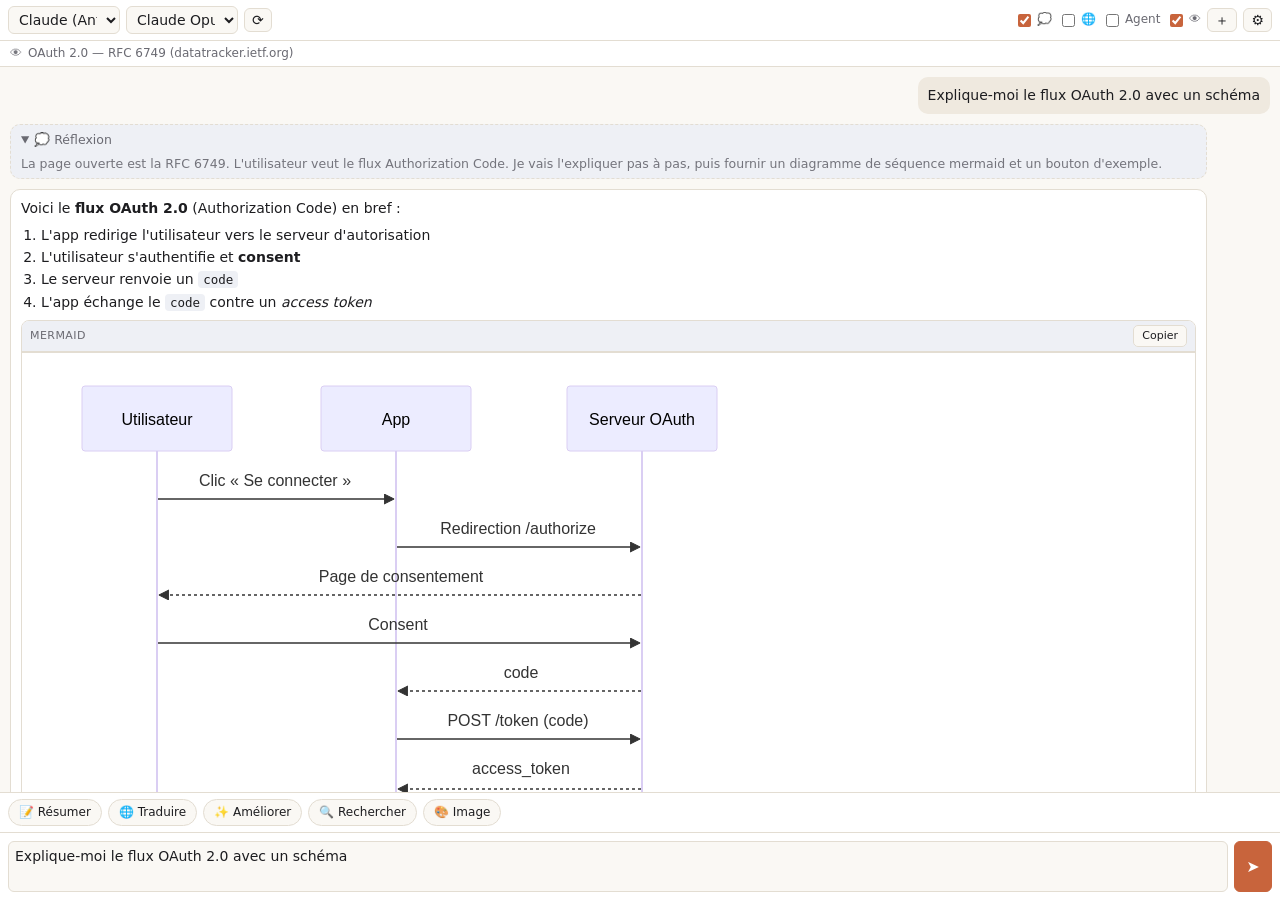
==== demo/index.html @ 2f98c93e "V2 : multi-fournisseurs (+ local), yeux sur la page, actions rapides, thinking, images - Catalogue d" ====
<!DOCTYPE html>
<html lang="fr">
  <head>
    <meta charset="utf-8" />
    <meta name="viewport" content="width=device-width, initial-scale=1" />
    <!-- Réutilise le VRAI CSS de la sidebar -->
    <link rel="stylesheet" href="../src/sidebar/sidebar.css" />
    <title>AI Sidebar — démo de rendu</title>
    <style>
      html, body { height: 100%; }
    </style>
  </head>
  <body>
    <header class="topbar">
      <div class="row">
        <select>
          <option>Claude (Anthropic)</option>
          <option>OpenAI</option>
          <option>Ollama (local)</option>
        </select>
        <select><option>Claude Opus 4.8</option></select>
        <button class="icon">⟳</button>
      </div>
      <div class="row">
        <label class="toggle"><input type="checkbox" checked /> <span>💭</span></label>
        <label class="toggle"><input type="checkbox" /> <span>🌐</span></label>
        <label class="toggle"><input type="checkbox" /> <span>Agent</span></label>
        <label class="toggle"><input type="checkbox" checked /> <span>👁</span></label>
        <button class="icon">＋</button><button class="icon">⚙</button>
      </div>
    </header>

    <div class="pagebar">
      <span class="eye">👁</span>
      <span class="page-title">OAuth 2.0 — RFC 6749 (datatracker.ietf.org)</span>
    </div>

    <main id="messages" class="messages"></main>

    <div class="quickbar">
      <button class="quick">📝 Résumer</button>
      <button class="quick">🌐 Traduire</button>
      <button class="quick">✨ Améliorer</button>
      <button class="quick">🔍 Rechercher</button>
      <button class="quick">🎨 Image</button>
    </div>

    <footer class="composer">
      <textarea rows="2" placeholder="Écrivez un message…">Explique-moi le flux OAuth 2.0 avec un schéma</textarea>
      <button id="send">➤</button>
    </footer>

    <!-- VRAIES libs vendorées -->
    <script src="../vendor/marked.min.js"></script>
    <script src="../vendor/purify.min.js"></script>
    <script type="module">
      window.browser = {
        runtime: { getURL: (p) => new URL("../" + p, location.href).href },
      };
      import {
        configureMarkdown,
        renderMarkdown,
        enhanceArtifacts,
      } from "../src/lib/markdown.js";

      const messages = document.getElementById("messages");
      function addMsg(role, html) {
        const d = document.createElement("div");
        d.className = "msg " + role;
        if (role === "user") d.textContent = html;
        else d.innerHTML = html;
        messages.appendChild(d);
        return d;
      }
      function addThink(text) {
        const d = document.createElement("details");
        d.className = "think"; d.open = true;
        d.innerHTML = '<summary>💭 Réflexion</summary><div class="think-body"></div>';
        d.querySelector(".think-body").textContent = text;
        messages.appendChild(d);
      }

      const sample = [
        "Voici le **flux OAuth 2.0** (Authorization Code) en bref :",
        "",
        "1. L'app redirige l'utilisateur vers le serveur d'autorisation",
        "2. L'utilisateur s'authentifie et **consent**",
        "3. Le serveur renvoie un `code`",
        "4. L'app échange le `code` contre un *access token*",
        "",
        "```mermaid",
        "sequenceDiagram",
        "  participant U as Utilisateur",
        "  participant A as App",
        "  participant S as Serveur OAuth",
        "  U->>A: Clic « Se connecter »",
        "  A->>S: Redirection /authorize",
        "  S-->>U: Page de consentement",
        "  U->>S: Consent",
        "  S-->>A: code",
        "  A->>S: POST /token (code)",
        "  S-->>A: access_token",
        "```",
        "",
        "Et un bouton de connexion :",
        "",
        "```html",
        '<button style="padding:10px 18px;border:0;border-radius:8px;background:#c8643c;color:#fff;font:600 14px system-ui;cursor:pointer">Se connecter avec OAuth</button>',
        "```",
      ].join("\n");

      configureMarkdown();
      addMsg("user", "Explique-moi le flux OAuth 2.0 avec un schéma");
      addThink("La page ouverte est la RFC 6749. L'utilisateur veut le flux Authorization Code. Je vais l'expliquer pas à pas, puis fournir un diagramme de séquence mermaid et un bouton d'exemple.");
      const a = addMsg("assistant", renderMarkdown(sample));
      enhanceArtifacts(a);

      setTimeout(() => {
        for (const b of a.querySelectorAll(".code-btn")) {
          if (b.textContent === "Aperçu") b.click();
        }
        document.body.dataset.ready = "1";
      }, 1200);
    </script>
  </body>
</html>
---- src/sidebar/sidebar.css ----
:root {
  --bg: #1e1e22;
  --panel: #2a2a30;
  --border: #3a3a42;
  --text: #e8e8ea;
  --muted: #9a9aa2;
  --accent: #c8643c;
  --user: #34343c;
  --assistant: #25252b;
  --tool: #2b2f3a;
  --error: #5a2a2a;
}
@media (prefers-color-scheme: light) {
  :root {
    --bg: #faf8f4;
    --panel: #ffffff;
    --border: #e3ddd2;
    --text: #1d1d20;
    --muted: #6a6a72;
    --accent: #c8643c;
    --user: #efe9df;
    --assistant: #ffffff;
    --tool: #eef0f5;
    --error: #f6dada;
  }
}

* { box-sizing: border-box; }
html, body {
  margin: 0; height: 100%;
  font: 14px/1.45 system-ui, -apple-system, sans-serif;
  background: var(--bg); color: var(--text);
}
body { display: flex; flex-direction: column; height: 100vh; }

.topbar {
  display: flex; justify-content: space-between; align-items: center; gap: 6px;
  padding: 6px 8px; border-bottom: 1px solid var(--border); background: var(--panel);
}
.row { display: flex; align-items: center; gap: 6px; }
select, button, textarea {
  font: inherit; color: var(--text); background: var(--bg);
  border: 1px solid var(--border); border-radius: 6px; padding: 4px 6px;
}
select { max-width: 112px; }
#provider { max-width: 96px; }
button { cursor: pointer; }
button:hover { border-color: var(--accent); }
.icon { padding: 4px 7px; line-height: 1; }
.icon.spin { animation: spin 0.8s linear infinite; }
@keyframes spin { to { transform: rotate(360deg); } }
.toggle { display: flex; align-items: center; gap: 3px; font-size: 12px; color: var(--muted); cursor: pointer; }
.toggle input { accent-color: var(--accent); }

.messages { flex: 1; overflow-y: auto; padding: 10px; display: flex; flex-direction: column; gap: 10px; }
.empty { color: var(--muted); text-align: center; margin: auto; max-width: 280px; }
.empty a { color: var(--accent); }
.muted { color: var(--muted); font-size: 12px; }

.msg { padding: 8px 10px; border-radius: 10px; white-space: pre-wrap; word-wrap: break-word; }
.msg.user { background: var(--user); align-self: flex-end; max-width: 90%; }
.msg.assistant { background: var(--assistant); border: 1px solid var(--border); max-width: 95%; }
.msg.tool { background: var(--tool); font-size: 12px; color: var(--muted); font-family: ui-monospace, monospace; max-width: 95%; }
.msg.error { background: var(--error); }
.msg pre { white-space: pre-wrap; margin: 6px 0; }
.msg code { font-family: ui-monospace, monospace; }

.confirm {
  display: flex; justify-content: space-between; align-items: center; gap: 8px;
  padding: 8px 10px; background: var(--tool); border-top: 1px solid var(--border); font-size: 13px;
}
.confirm-actions { display: flex; gap: 6px; }
.confirm .ok { border-color: var(--accent); }
.confirm .no { color: var(--muted); }

.composer { display: flex; gap: 6px; padding: 8px; border-top: 1px solid var(--border); background: var(--panel); }
.composer textarea { flex: 1; resize: none; max-height: 140px; }
.composer button { min-width: 38px; font-size: 16px; }
#send { background: var(--accent); color: #fff; border-color: var(--accent); }

/* --- Rendu Markdown (messages assistant) --- */
.msg.assistant { white-space: normal; }
.msg.assistant > :first-child { margin-top: 0; }
.msg.assistant > :last-child { margin-bottom: 0; }
.msg.assistant p { margin: 6px 0; }
.msg.assistant h1, .msg.assistant h2, .msg.assistant h3 { margin: 10px 0 6px; line-height: 1.25; }
.msg.assistant h1 { font-size: 18px; }
.msg.assistant h2 { font-size: 16px; }
.msg.assistant h3 { font-size: 15px; }
.msg.assistant ul, .msg.assistant ol { margin: 6px 0; padding-left: 20px; }
.msg.assistant li { margin: 2px 0; }
.msg.assistant a { color: var(--accent); }
.msg.assistant blockquote {
  margin: 6px 0; padding: 2px 10px; border-left: 3px solid var(--border); color: var(--muted);
}
.msg.assistant table { border-collapse: collapse; margin: 6px 0; font-size: 13px; }
.msg.assistant th, .msg.assistant td { border: 1px solid var(--border); padding: 4px 8px; }
.msg.assistant :not(pre) > code {
  background: var(--tool); padding: 1px 5px; border-radius: 4px;
  font-family: ui-monospace, monospace; font-size: 12.5px;
}
.msg.assistant hr { border: none; border-top: 1px solid var(--border); margin: 10px 0; }

/* --- Blocs de code + artifacts --- */
.code-wrap { border: 1px solid var(--border); border-radius: 8px; overflow: hidden; margin: 8px 0; }
.code-bar {
  display: flex; align-items: center; gap: 6px; padding: 4px 8px;
  background: var(--tool); border-bottom: 1px solid var(--border);
}
.code-lang { font-size: 11px; color: var(--muted); text-transform: uppercase; letter-spacing: .04em; margin-right: auto; }
.code-btn {
  font-size: 11px; padding: 2px 8px; border-radius: 5px; background: var(--bg);
  border: 1px solid var(--border); color: var(--text); cursor: pointer;
}
.code-btn:hover { border-color: var(--accent); }
.code-wrap pre {
  margin: 0; padding: 10px; overflow-x: auto; background: var(--bg);
  font-family: ui-monospace, monospace; font-size: 12.5px; line-height: 1.45;
}
.code-wrap pre code { background: none; padding: 0; }
.artifact-slot:empty { display: none; }
.artifact-frame {
  width: 100%; border: 0; border-top: 1px solid var(--border);
  background: #fff; resize: vertical; overflow: auto; display: block;
}

/* --- Chip « page vue par l'IA » --- */
.pagebar {
  display: flex; align-items: center; gap: 6px;
  padding: 4px 10px; font-size: 12px; color: var(--muted);
  background: var(--panel); border-bottom: 1px solid var(--border);
}
.pagebar .eye { opacity: 0.9; }
.page-title { white-space: nowrap; overflow: hidden; text-overflow: ellipsis; }

/* --- Barre d'actions rapides --- */
.quickbar {
  display: flex; gap: 6px; overflow-x: auto; padding: 6px 8px;
  border-top: 1px solid var(--border); background: var(--panel);
}
.quickbar::-webkit-scrollbar { height: 0; }
.quick {
  flex: 0 0 auto; font-size: 12px; padding: 4px 10px; border-radius: 14px;
  background: var(--bg); border: 1px solid var(--border); color: var(--text);
}
.quick:hover { border-color: var(--accent); color: var(--accent); }

/* --- Bloc de réflexion (thinking / reasoning) --- */
.think {
  align-self: stretch; max-width: 95%; background: var(--tool);
  border: 1px dashed var(--border); border-radius: 10px; padding: 6px 10px;
  font-size: 12.5px; color: var(--muted);
}
.think summary { cursor: pointer; color: var(--muted); user-select: none; }
.think-body { white-space: pre-wrap; margin-top: 6px; line-height: 1.4; opacity: 0.92; }

/* --- Image générée --- */
.gen-image { max-width: 100%; border-radius: 8px; display: block; margin: 4px 0; }

.hidden { display: none !important; }
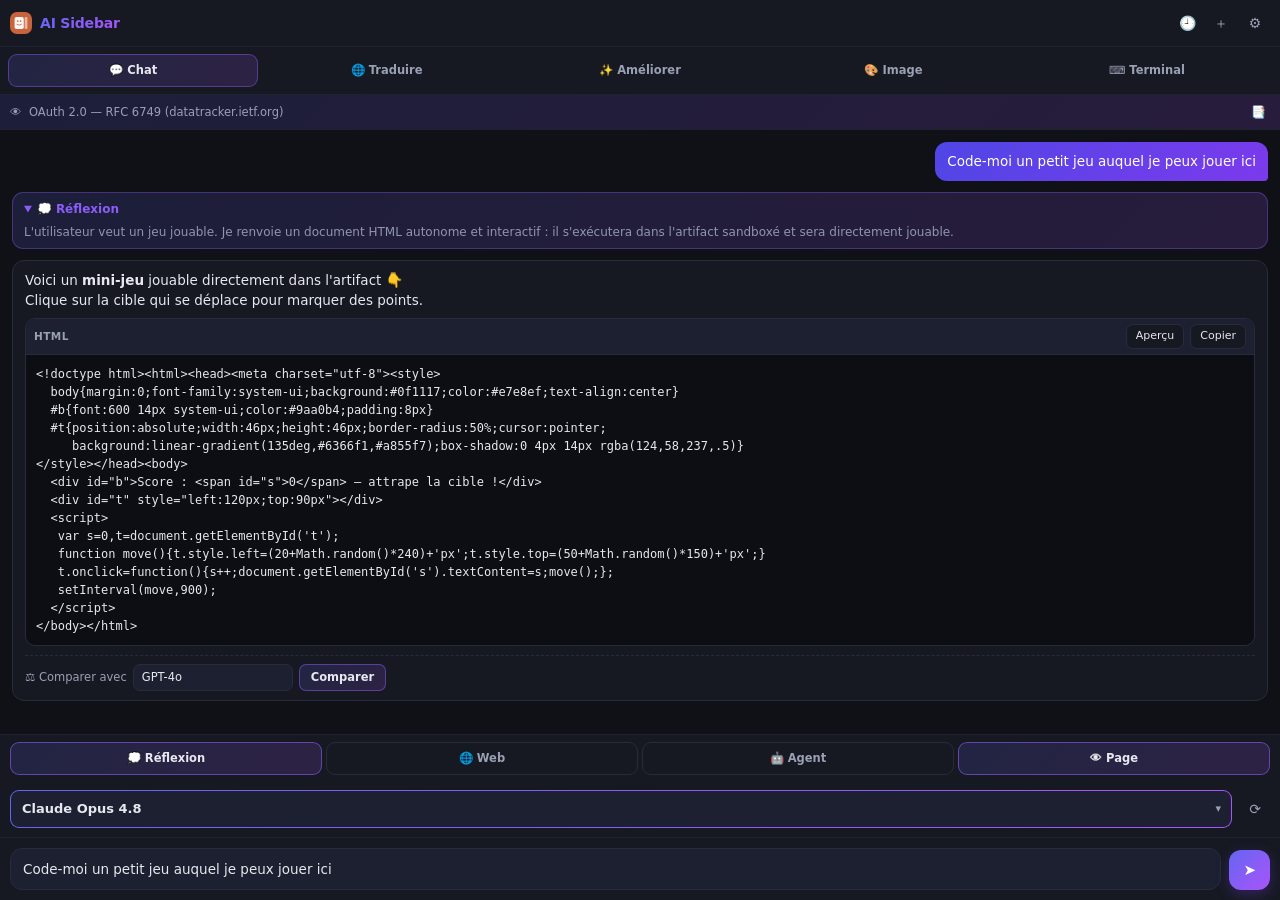
==== commit 27782962: "v1.4.3 : contrôles en boutons-bascule, police Terminal homogène, bouton connexion dédupliqué Retours" ====
--- a/demo/index.html
+++ b/demo/index.html
@@ -3,65 +3,68 @@
   <head>
     <meta charset="utf-8" />
     <meta name="viewport" content="width=device-width, initial-scale=1" />
-    <!-- Réutilise le VRAI CSS de la sidebar -->
+    <!-- Reuses the REAL sidebar CSS -->
     <link rel="stylesheet" href="../src/sidebar/sidebar.css" />
     <title>AI Sidebar — démo de rendu</title>
-    <style>
-      html, body { height: 100%; }
-    </style>
+    <style>html, body { height: 100%; }</style>
   </head>
   <body>
     <header class="topbar">
-      <div class="row">
-        <select>
-          <option>Claude (Anthropic)</option>
-          <option>OpenAI</option>
-          <option>Ollama (local)</option>
-        </select>
-        <select><option>Claude Opus 4.8</option></select>
-        <button class="icon">⟳</button>
+      <div class="brand">
+        <img src="../icons/icon.svg" alt="" class="brand-logo" />
+        <span class="brand-name">AI Sidebar</span>
       </div>
       <div class="row">
-        <label class="toggle"><input type="checkbox" checked /> <span>💭</span></label>
-        <label class="toggle"><input type="checkbox" /> <span>🌐</span></label>
-        <label class="toggle"><input type="checkbox" /> <span>Agent</span></label>
-        <label class="toggle"><input type="checkbox" checked /> <span>👁</span></label>
-        <button class="icon">＋</button><button class="icon">⚙</button>
+        <button class="icon">🕘</button><button class="icon">＋</button><button class="icon">⚙</button>
       </div>
     </header>
+
+    <nav class="modebar">
+      <button class="mode active">💬 Chat</button>
+      <button class="mode">🌐 Traduire</button>
+      <button class="mode">✨ Améliorer</button>
+      <button class="mode">🎨 Image</button>
+      <button class="mode">⌨ Terminal</button>
+    </nav>
 
     <div class="pagebar">
       <span class="eye">👁</span>
       <span class="page-title">OAuth 2.0 — RFC 6749 (datatracker.ietf.org)</span>
+      <button class="icon">📑</button>
     </div>
 
     <main id="messages" class="messages"></main>
 
-    <div class="quickbar">
-      <button class="quick">📝 Résumer</button>
-      <button class="quick">🌐 Traduire</button>
-      <button class="quick">✨ Améliorer</button>
-      <button class="quick">🔍 Rechercher</button>
-      <button class="quick">🎨 Image</button>
+    <div class="controls">
+      <div class="ctl-group" id="chatControls">
+        <label class="chip"><input type="checkbox" checked /><span>💭 Réflexion</span></label>
+        <label class="chip"><input type="checkbox" /><span>🌐 Web</span></label>
+        <label class="chip"><input type="checkbox" /><span>🤖 Agent</span></label>
+        <label class="chip"><input type="checkbox" checked /><span>👁 Page</span></label>
+      </div>
+    </div>
+
+    <div class="modelbar">
+      <div class="select-wrap">
+        <select>
+          <optgroup label="Claude (Anthropic)"><option>Claude Opus 4.8</option></optgroup>
+          <optgroup label="OpenAI"><option>GPT-4o</option></optgroup>
+        </select>
+      </div>
+      <button class="icon">⟳</button>
     </div>
 
     <footer class="composer">
-      <textarea rows="2" placeholder="Écrivez un message…">Explique-moi le flux OAuth 2.0 avec un schéma</textarea>
-      <button id="send">➤</button>
+      <textarea rows="1" placeholder="Écrivez un message…">Code-moi un petit jeu auquel je peux jouer ici</textarea>
+      <button class="btn-grad send">➤</button>
     </footer>
 
-    <!-- VRAIES libs vendorées -->
+    <!-- Real vendored libs -->
     <script src="../vendor/marked.min.js"></script>
     <script src="../vendor/purify.min.js"></script>
     <script type="module">
-      window.browser = {
-        runtime: { getURL: (p) => new URL("../" + p, location.href).href },
-      };
-      import {
-        configureMarkdown,
-        renderMarkdown,
-        enhanceArtifacts,
-      } from "../src/lib/markdown.js";
+      window.browser = { runtime: { getURL: (p) => new URL("../" + p, location.href).href } };
+      import { configureMarkdown, renderMarkdown, enhanceArtifacts } from "../src/lib/markdown.js";
 
       const messages = document.getElementById("messages");
       function addMsg(role, html) {
@@ -80,47 +83,47 @@
         messages.appendChild(d);
       }
 
+      const game = [
+        '<!doctype html><html><head><meta charset="utf-8"><style>',
+        "  body{margin:0;font-family:system-ui;background:#0f1117;color:#e7e8ef;text-align:center}",
+        "  #b{font:600 14px system-ui;color:#9aa0b4;padding:8px}",
+        "  #t{position:absolute;width:46px;height:46px;border-radius:50%;cursor:pointer;",
+        "     background:linear-gradient(135deg,#6366f1,#a855f7);box-shadow:0 4px 14px rgba(124,58,237,.5)}",
+        "</style></head><body>",
+        '  <div id="b">Score : <span id="s">0</span> — attrape la cible !</div>',
+        '  <div id="t" style="left:120px;top:90px"></div>',
+        "  <script>",
+        "   var s=0,t=document.getElementById('t');",
+        "   function move(){t.style.left=(20+Math.random()*240)+'px';t.style.top=(50+Math.random()*150)+'px';}",
+        "   t.onclick=function(){s++;document.getElementById('s').textContent=s;move();};",
+        "   setInterval(move,900);",
+        "  <\/script>",
+        "</body></html>",
+      ].join("\n");
+
       const sample = [
-        "Voici le **flux OAuth 2.0** (Authorization Code) en bref :",
-        "",
-        "1. L'app redirige l'utilisateur vers le serveur d'autorisation",
-        "2. L'utilisateur s'authentifie et **consent**",
-        "3. Le serveur renvoie un `code`",
-        "4. L'app échange le `code` contre un *access token*",
-        "",
-        "```mermaid",
-        "sequenceDiagram",
-        "  participant U as Utilisateur",
-        "  participant A as App",
-        "  participant S as Serveur OAuth",
-        "  U->>A: Clic « Se connecter »",
-        "  A->>S: Redirection /authorize",
-        "  S-->>U: Page de consentement",
-        "  U->>S: Consent",
-        "  S-->>A: code",
-        "  A->>S: POST /token (code)",
-        "  S-->>A: access_token",
-        "```",
-        "",
-        "Et un bouton de connexion :",
+        "Voici un **mini-jeu** jouable directement dans l'artifact 👇",
+        "Clique sur la cible qui se déplace pour marquer des points.",
         "",
         "```html",
-        '<button style="padding:10px 18px;border:0;border-radius:8px;background:#c8643c;color:#fff;font:600 14px system-ui;cursor:pointer">Se connecter avec OAuth</button>',
+        game,
         "```",
       ].join("\n");
 
       configureMarkdown();
-      addMsg("user", "Explique-moi le flux OAuth 2.0 avec un schéma");
-      addThink("La page ouverte est la RFC 6749. L'utilisateur veut le flux Authorization Code. Je vais l'expliquer pas à pas, puis fournir un diagramme de séquence mermaid et un bouton d'exemple.");
+      addMsg("user", "Code-moi un petit jeu auquel je peux jouer ici");
+      addThink("L'utilisateur veut un jeu jouable. Je renvoie un document HTML autonome et interactif : il s'exécutera dans l'artifact sandboxé et sera directement jouable.");
       const a = addMsg("assistant", renderMarkdown(sample));
       enhanceArtifacts(a);
-
-      setTimeout(() => {
-        for (const b of a.querySelectorAll(".code-btn")) {
-          if (b.textContent === "Aperçu") b.click();
-        }
-        document.body.dataset.ready = "1";
-      }, 1200);
+      // Per-message compare bar (static demo)
+      const bar = document.createElement("div");
+      bar.className = "msg-actions";
+      bar.innerHTML =
+        '<span class="cmp-lbl">⚖ Comparer avec</span>' +
+        '<select class="cmp-select"><option>GPT-4o</option><option>Gemini 2.5 Pro</option></select>' +
+        '<button class="cmp-btn">Comparer</button>';
+      a.appendChild(bar);
+      setTimeout(() => { document.body.dataset.ready = "1"; }, 1600);
     </script>
   </body>
 </html>
--- a/src/sidebar/sidebar.css
+++ b/src/sidebar/sidebar.css
@@ -1,160 +1,331 @@
+/* ============================================================================
+   AI Sidebar — design system (dark + blue/purple gradient)
+   ========================================================================== */
 :root {
-  --bg: #1e1e22;
-  --panel: #2a2a30;
-  --border: #3a3a42;
-  --text: #e8e8ea;
-  --muted: #9a9aa2;
-  --accent: #c8643c;
-  --user: #34343c;
-  --assistant: #25252b;
-  --tool: #2b2f3a;
-  --error: #5a2a2a;
-}
-@media (prefers-color-scheme: light) {
-  :root {
-    --bg: #faf8f4;
-    --panel: #ffffff;
-    --border: #e3ddd2;
-    --text: #1d1d20;
-    --muted: #6a6a72;
-    --accent: #c8643c;
-    --user: #efe9df;
-    --assistant: #ffffff;
-    --tool: #eef0f5;
-    --error: #f6dada;
-  }
+  --bg: #0f1117;
+  --panel: #161922;
+  --panel-2: #1c2030;
+  --elevated: #20243440;
+  --border: #272c3b;
+  --border-soft: #1f2330;
+  --text: #e7e8ef;
+  --muted: #9aa0b4;
+  --accent: #8b5cf6;
+  --accent-2: #6366f1;
+  --grad: linear-gradient(135deg, #6366f1 0%, #8b5cf6 55%, #a855f7 100%);
+  --grad-soft: linear-gradient(135deg, rgba(99, 102, 241, 0.16), rgba(168, 85, 247, 0.16));
+  --user: linear-gradient(135deg, #4f46e5, #7c3aed);
+  --tool: #1a1f2e;
+  --error: #3a1d24;
+  --radius: 12px;
+  --radius-sm: 9px;
 }
 
 * { box-sizing: border-box; }
 html, body {
   margin: 0; height: 100%;
-  font: 14px/1.45 system-ui, -apple-system, sans-serif;
+  /* Floor the width so the panel never collapses below a usable size
+     (matches a Firefox-native-sidebar-like minimum); narrower drags scroll. */
+  min-width: 320px;
+  font: 13.5px/1.5 system-ui, -apple-system, "Segoe UI", sans-serif;
   background: var(--bg); color: var(--text);
 }
 body { display: flex; flex-direction: column; height: 100vh; }
-
+::-webkit-scrollbar { width: 9px; height: 9px; }
+::-webkit-scrollbar-thumb { background: #2c3142; border-radius: 8px; }
+::-webkit-scrollbar-track { background: transparent; }
+
+button, select, textarea, input { font: inherit; color: var(--text); }
+button { cursor: pointer; }
+
+/* ----- Top bar ----- */
 .topbar {
-  display: flex; justify-content: space-between; align-items: center; gap: 6px;
-  padding: 6px 8px; border-bottom: 1px solid var(--border); background: var(--panel);
-}
-.row { display: flex; align-items: center; gap: 6px; }
-select, button, textarea {
-  font: inherit; color: var(--text); background: var(--bg);
-  border: 1px solid var(--border); border-radius: 6px; padding: 4px 6px;
-}
-select { max-width: 112px; }
-#provider { max-width: 96px; }
-button { cursor: pointer; }
-button:hover { border-color: var(--accent); }
-.icon { padding: 4px 7px; line-height: 1; }
+  display: flex; align-items: center; justify-content: space-between;
+  padding: 8px 10px; border-bottom: 1px solid var(--border-soft);
+  background: var(--panel);
+}
+.brand { display: flex; align-items: center; gap: 8px; }
+.brand-logo { width: 22px; height: 22px; border-radius: 7px; }
+.brand-name {
+  font-weight: 700; font-size: 14px; letter-spacing: -0.2px;
+  background: var(--grad); -webkit-background-clip: text; background-clip: text;
+  -webkit-text-fill-color: transparent;
+}
+.row { display: flex; align-items: center; gap: 4px; }
+.icon {
+  display: inline-flex; align-items: center; justify-content: center;
+  width: 30px; height: 30px; padding: 0; line-height: 1; font-size: 14px;
+  background: transparent; border: 1px solid transparent; border-radius: 9px;
+  color: var(--muted); transition: 0.15s;
+}
+.icon:hover { background: var(--panel-2); color: var(--text); border-color: var(--border); }
 .icon.spin { animation: spin 0.8s linear infinite; }
 @keyframes spin { to { transform: rotate(360deg); } }
-.toggle { display: flex; align-items: center; gap: 3px; font-size: 12px; color: var(--muted); cursor: pointer; }
-.toggle input { accent-color: var(--accent); }
-
-.messages { flex: 1; overflow-y: auto; padding: 10px; display: flex; flex-direction: column; gap: 10px; }
-.empty { color: var(--muted); text-align: center; margin: auto; max-width: 280px; }
-.empty a { color: var(--accent); }
+
+/* ----- Unified model bar ----- */
+.modelbar {
+  display: flex; align-items: center; gap: 8px; flex-wrap: wrap;
+  padding: 8px 10px 9px; background: var(--panel);
+}
+.modelbar #modelConnect { flex: 1 1 auto; }
+.vs { color: var(--accent); font-weight: 700; font-size: 12px; }
+.select-wrap {
+  flex: 1 1 140px; min-width: 0; position: relative; border-radius: var(--radius-sm);
+  padding: 1px; background: var(--grad);
+}
+.select-wrap::after {
+  content: "▾"; position: absolute; right: 11px; top: 50%; transform: translateY(-50%);
+  color: var(--muted); pointer-events: none; font-size: 11px;
+}
+.select-wrap select {
+  width: 100%; appearance: none; -webkit-appearance: none;
+  padding: 8px 26px 8px 11px; border: 0; border-radius: calc(var(--radius-sm) - 1px);
+  background: var(--panel-2); color: var(--text); font-weight: 600; font-size: 13px;
+}
+.select-wrap select optgroup { color: var(--muted); font-weight: 600; }
+.select-wrap select option { color: var(--text); background: var(--panel-2); font-weight: 500; }
+
+/* ----- Toggle switches ----- */
+.switch { display: inline-flex; align-items: center; gap: 6px; cursor: pointer; user-select: none; }
+.switch input { position: absolute; opacity: 0; width: 0; height: 0; }
+.switch .track {
+  position: relative; width: 34px; height: 19px; border-radius: 999px;
+  background: #2b3042; border: 1px solid var(--border); transition: 0.18s; flex: 0 0 auto;
+}
+.switch .track::before {
+  content: ""; position: absolute; top: 1px; left: 1px; width: 15px; height: 15px;
+  border-radius: 50%; background: #c7cad8; transition: 0.18s;
+}
+.switch input:checked + .track { background: var(--grad); border-color: transparent; }
+.switch input:checked + .track::before { transform: translateX(15px); background: #fff; }
+.switch input:focus-visible + .track { box-shadow: 0 0 0 2px var(--accent-2); }
+.switch .lbl { font-size: 12px; color: var(--muted); }
+.switch input:checked ~ .lbl { color: var(--text); }
+.switch.mini .track { width: 30px; height: 17px; }
+.switch.mini .track::before { width: 13px; height: 13px; }
+.switch.mini input:checked + .track::before { transform: translateX(13px); }
+.switch.mini .lbl { font-size: 11.5px; }
+
+/* ----- Workspace mode tabs (segmented) ----- */
+.modebar {
+  display: flex; gap: 3px; padding: 7px 8px;
+  background: var(--panel); border-bottom: 1px solid var(--border-soft);
+}
+.mode {
+  flex: 1 1 0; min-width: 0; padding: 7px 4px; font-size: 11.5px; font-weight: 600;
+  border: 1px solid transparent; border-radius: 9px; background: transparent;
+  color: var(--muted); white-space: nowrap; overflow: hidden; text-overflow: ellipsis;
+  text-align: center; transition: 0.15s;
+}
+.mode:hover { color: var(--text); background: var(--panel-2); }
+.mode.active {
+  color: #fff; background: var(--grad-soft);
+  border-color: rgba(139, 92, 246, 0.45); color: var(--text);
+}
+
+/* ----- Dropdown panels (history / tabs) ----- */
+.panel {
+  background: var(--panel-2); border-bottom: 1px solid var(--border);
+  max-height: 240px; overflow-y: auto; padding: 8px 10px;
+}
+.panel-head {
+  display: flex; align-items: center; justify-content: space-between; gap: 8px;
+  font-size: 12px; color: var(--muted); margin-bottom: 6px;
+}
+.panel-head .check { display: flex; align-items: center; gap: 6px; cursor: pointer; }
+.link-btn { background: none; border: 0; color: var(--accent); font-size: 12px; padding: 2px 4px; }
+.link-btn:hover { text-decoration: underline; }
+
+.historylist, .tabslist { list-style: none; margin: 0; padding: 0; display: flex; flex-direction: column; gap: 2px; }
+.histrow {
+  display: flex; align-items: center; gap: 8px; padding: 7px 8px;
+  border-radius: 9px; cursor: pointer; font-size: 12.5px;
+}
+.histrow:hover { background: var(--panel); }
+.histrow .htitle { flex: 1; white-space: nowrap; overflow: hidden; text-overflow: ellipsis; }
+.histrow .hmeta { color: var(--muted); font-size: 11px; }
+.histrow .hdel { color: var(--muted); border: 0; background: none; padding: 2px 5px; border-radius: 6px; }
+.histrow .hdel:hover { color: #ff8a8a; background: var(--panel-2); }
+.tabrow { display: flex; align-items: center; gap: 8px; padding: 5px 6px; border-radius: 8px; cursor: pointer; font-size: 12.5px; }
+.tabrow:hover { background: var(--panel); }
+.tabrow input { accent-color: var(--accent); flex: 0 0 auto; }
+.tabtitle { white-space: nowrap; overflow: hidden; text-overflow: ellipsis; }
+
+/* ----- Page chip ----- */
+.pagebar {
+  display: flex; align-items: center; gap: 7px; padding: 5px 10px;
+  font-size: 11.5px; color: var(--muted);
+  background: var(--grad-soft); border-bottom: 1px solid var(--border-soft);
+}
+.pagebar .icon { width: 24px; height: 24px; font-size: 12px; }
+.page-title { flex: 1; white-space: nowrap; overflow: hidden; text-overflow: ellipsis; }
+
+/* ----- Messages ----- */
+.messages { flex: 1; overflow-y: auto; padding: 12px; display: flex; flex-direction: column; gap: 11px; }
 .muted { color: var(--muted); font-size: 12px; }
 
-.msg { padding: 8px 10px; border-radius: 10px; white-space: pre-wrap; word-wrap: break-word; }
-.msg.user { background: var(--user); align-self: flex-end; max-width: 90%; }
-.msg.assistant { background: var(--assistant); border: 1px solid var(--border); max-width: 95%; }
-.msg.tool { background: var(--tool); font-size: 12px; color: var(--muted); font-family: ui-monospace, monospace; max-width: 95%; }
-.msg.error { background: var(--error); }
-.msg pre { white-space: pre-wrap; margin: 6px 0; }
-.msg code { font-family: ui-monospace, monospace; }
-
+.empty { margin: auto; text-align: center; max-width: 290px; display: flex; flex-direction: column; align-items: center; gap: 8px; }
+.empty-logo img { width: 54px; height: 54px; border-radius: 16px; box-shadow: 0 8px 26px rgba(124, 58, 237, 0.35); }
+.empty-title { font-size: 16px; font-weight: 700; margin: 4px 0 0;
+  background: var(--grad); -webkit-background-clip: text; background-clip: text; -webkit-text-fill-color: transparent; }
+.empty-actions { display: flex; flex-direction: column; gap: 8px; width: 100%; margin-top: 6px; }
+
+.btn-grad {
+  background: var(--grad); color: #fff; border: 0; border-radius: 10px;
+  padding: 9px 14px; font-weight: 600; font-size: 13px;
+  box-shadow: 0 4px 14px rgba(124, 58, 237, 0.3); transition: 0.15s;
+}
+.btn-grad:hover { filter: brightness(1.08); box-shadow: 0 6px 18px rgba(124, 58, 237, 0.42); }
+.btn-ghost {
+  background: var(--panel-2); color: var(--text); border: 1px solid var(--border);
+  border-radius: 10px; padding: 9px 14px; font-weight: 600; font-size: 13px;
+}
+.btn-ghost:hover { border-color: var(--accent); }
+
+.msg { padding: 9px 12px; border-radius: var(--radius); word-wrap: break-word; max-width: 92%; }
+.msg.user { background: var(--user); color: #fff; align-self: flex-end; border-bottom-right-radius: 4px; }
+.msg.assistant { background: var(--panel); border: 1px solid var(--border); align-self: flex-start; width: 100%; max-width: 100%; }
+.msg.tool { background: var(--tool); font-size: 11.5px; color: var(--muted); font-family: ui-monospace, monospace; align-self: flex-start; }
+.msg.error { background: var(--error); border: 1px solid #5a2a36; align-self: stretch; }
+.msg .model-badge {
+  display: inline-flex; align-items: center; gap: 6px; font-size: 11px; font-weight: 700;
+  color: var(--text); margin: -2px 0 6px; padding: 2px 8px; border-radius: 999px;
+  background: var(--grad-soft); border: 1px solid rgba(139, 92, 246, 0.4);
+}
+
+/* ----- Confirm bar ----- */
 .confirm {
   display: flex; justify-content: space-between; align-items: center; gap: 8px;
-  padding: 8px 10px; background: var(--tool); border-top: 1px solid var(--border); font-size: 13px;
+  padding: 9px 11px; background: var(--panel-2); border-top: 1px solid var(--border); font-size: 12.5px;
 }
 .confirm-actions { display: flex; gap: 6px; }
-.confirm .ok { border-color: var(--accent); }
-.confirm .no { color: var(--muted); }
-
-.composer { display: flex; gap: 6px; padding: 8px; border-top: 1px solid var(--border); background: var(--panel); }
-.composer textarea { flex: 1; resize: none; max-height: 140px; }
-.composer button { min-width: 38px; font-size: 16px; }
-#send { background: var(--accent); color: #fff; border-color: var(--accent); }
-
-/* --- Rendu Markdown (messages assistant) --- */
-.msg.assistant { white-space: normal; }
+.confirm button { padding: 6px 12px; border-radius: 8px; border: 1px solid var(--border); background: var(--panel); }
+.confirm .ok { background: var(--grad); border-color: transparent; color: #fff; font-weight: 600; }
+
+/* ----- Adaptive control row ----- */
+.controls { padding: 7px 10px; background: var(--panel); border-top: 1px solid var(--border-soft); }
+.ctl-group { display: flex; align-items: center; gap: 12px; flex-wrap: wrap; }
+.ctl-group label { display: flex; align-items: center; gap: 6px; color: var(--muted); font-size: 12px; }
+.ctl-group select {
+  appearance: none; -webkit-appearance: none; padding: 6px 24px 6px 9px;
+  background: var(--panel-2) url("data:image/svg+xml;utf8,<svg xmlns='http://www.w3.org/2000/svg' width='10' height='10'><path d='M1 3l4 4 4-4' stroke='%239aa0b4' fill='none' stroke-width='1.5'/></svg>") no-repeat right 8px center;
+  border: 1px solid var(--border); border-radius: 8px; color: var(--text); font-size: 12.5px; max-width: 220px;
+}
+.ctl-group select:focus { outline: none; border-color: var(--accent); }
+
+/* Control chips (Réflexion / Web / Agent / Page) — toggle buttons like the tabs:
+   coloured + framed when active, neutral when inactive. */
+#chatControls { gap: 4px; }
+.ctl-group .chip {
+  flex: 1 1 0; min-width: 0; justify-content: center;
+  display: inline-flex; align-items: center; gap: 5px; padding: 7px 6px;
+  border: 1px solid var(--border); border-radius: 9px; background: transparent;
+  color: var(--muted); font-size: 11.5px; font-weight: 600; cursor: pointer;
+  user-select: none; white-space: nowrap; overflow: hidden; text-overflow: ellipsis; transition: 0.15s;
+}
+.ctl-group .chip input { position: absolute; opacity: 0; width: 0; height: 0; }
+.ctl-group .chip:hover { color: var(--text); border-color: var(--accent-2); }
+.ctl-group .chip:has(input:checked) {
+  color: var(--text); background: var(--grad-soft); border-color: rgba(139, 92, 246, 0.6);
+}
+
+/* ----- Composer ----- */
+.composer {
+  display: flex; gap: 8px; align-items: flex-end; padding: 10px;
+  border-top: 1px solid var(--border-soft); background: var(--panel);
+}
+.composer textarea {
+  flex: 1; resize: none; max-height: 150px; padding: 10px 12px;
+  background: var(--panel-2); border: 1px solid var(--border); border-radius: 12px; color: var(--text);
+}
+.composer textarea:focus { outline: none; border-color: var(--accent); box-shadow: 0 0 0 3px rgba(139, 92, 246, 0.18); }
+.send { min-width: 40px; height: 40px; border-radius: 12px; font-size: 15px; border: 0; }
+#send { color: #fff; }
+#stop { background: var(--panel-2); border: 1px solid var(--border); color: var(--text); }
+
+/* ============================================================================
+   Markdown rendering (assistant messages)
+   ========================================================================== */
 .msg.assistant > :first-child { margin-top: 0; }
 .msg.assistant > :last-child { margin-bottom: 0; }
 .msg.assistant p { margin: 6px 0; }
 .msg.assistant h1, .msg.assistant h2, .msg.assistant h3 { margin: 10px 0 6px; line-height: 1.25; }
-.msg.assistant h1 { font-size: 18px; }
-.msg.assistant h2 { font-size: 16px; }
-.msg.assistant h3 { font-size: 15px; }
+.msg.assistant h1 { font-size: 17px; }
+.msg.assistant h2 { font-size: 15.5px; }
+.msg.assistant h3 { font-size: 14.5px; }
 .msg.assistant ul, .msg.assistant ol { margin: 6px 0; padding-left: 20px; }
 .msg.assistant li { margin: 2px 0; }
-.msg.assistant a { color: var(--accent); }
-.msg.assistant blockquote {
-  margin: 6px 0; padding: 2px 10px; border-left: 3px solid var(--border); color: var(--muted);
-}
-.msg.assistant table { border-collapse: collapse; margin: 6px 0; font-size: 13px; }
+.msg.assistant a { color: #b9a7ff; }
+.msg.assistant blockquote { margin: 6px 0; padding: 2px 10px; border-left: 3px solid var(--accent); color: var(--muted); }
+.msg.assistant table { border-collapse: collapse; margin: 6px 0; font-size: 12.5px; }
 .msg.assistant th, .msg.assistant td { border: 1px solid var(--border); padding: 4px 8px; }
-.msg.assistant :not(pre) > code {
-  background: var(--tool); padding: 1px 5px; border-radius: 4px;
-  font-family: ui-monospace, monospace; font-size: 12.5px;
-}
+.msg.assistant :not(pre) > code { background: var(--panel-2); padding: 1px 5px; border-radius: 4px; font-family: ui-monospace, monospace; font-size: 12px; }
 .msg.assistant hr { border: none; border-top: 1px solid var(--border); margin: 10px 0; }
 
-/* --- Blocs de code + artifacts --- */
-.code-wrap { border: 1px solid var(--border); border-radius: 8px; overflow: hidden; margin: 8px 0; }
-.code-bar {
-  display: flex; align-items: center; gap: 6px; padding: 4px 8px;
-  background: var(--tool); border-bottom: 1px solid var(--border);
-}
-.code-lang { font-size: 11px; color: var(--muted); text-transform: uppercase; letter-spacing: .04em; margin-right: auto; }
-.code-btn {
-  font-size: 11px; padding: 2px 8px; border-radius: 5px; background: var(--bg);
-  border: 1px solid var(--border); color: var(--text); cursor: pointer;
-}
+/* ----- Code blocks + artifacts ----- */
+.code-wrap { border: 1px solid var(--border); border-radius: 10px; overflow: hidden; margin: 8px 0; }
+.code-wrap.artifact { border-color: rgba(139, 92, 246, 0.5); box-shadow: 0 2px 12px rgba(124, 58, 237, 0.16); }
+.code-bar { display: flex; align-items: center; gap: 6px; padding: 5px 8px; background: var(--panel-2); border-bottom: 1px solid var(--border); }
+.code-wrap.artifact .code-bar { background: var(--grad-soft); }
+.code-lang { font-size: 10.5px; color: var(--muted); text-transform: uppercase; letter-spacing: 0.04em; margin-right: auto; font-weight: 700; }
+.code-btn { font-size: 11px; padding: 3px 9px; border-radius: 7px; background: var(--panel); border: 1px solid var(--border); color: var(--text); }
 .code-btn:hover { border-color: var(--accent); }
-.code-wrap pre {
-  margin: 0; padding: 10px; overflow-x: auto; background: var(--bg);
-  font-family: ui-monospace, monospace; font-size: 12.5px; line-height: 1.45;
-}
+.code-wrap pre { margin: 0; padding: 10px; overflow-x: auto; background: #0c0e14; font-family: ui-monospace, monospace; font-size: 12px; line-height: 1.5; }
 .code-wrap pre code { background: none; padding: 0; }
 .artifact-slot:empty { display: none; }
-.artifact-frame {
-  width: 100%; border: 0; border-top: 1px solid var(--border);
-  background: #fff; resize: vertical; overflow: auto; display: block;
-}
-
-/* --- Chip « page vue par l'IA » --- */
-.pagebar {
-  display: flex; align-items: center; gap: 6px;
-  padding: 4px 10px; font-size: 12px; color: var(--muted);
-  background: var(--panel); border-bottom: 1px solid var(--border);
-}
-.pagebar .eye { opacity: 0.9; }
-.page-title { white-space: nowrap; overflow: hidden; text-overflow: ellipsis; }
-
-/* --- Barre d'actions rapides --- */
-.quickbar {
-  display: flex; gap: 6px; overflow-x: auto; padding: 6px 8px;
-  border-top: 1px solid var(--border); background: var(--panel);
-}
-.quickbar::-webkit-scrollbar { height: 0; }
-.quick {
-  flex: 0 0 auto; font-size: 12px; padding: 4px 10px; border-radius: 14px;
-  background: var(--bg); border: 1px solid var(--border); color: var(--text);
-}
-.quick:hover { border-color: var(--accent); color: var(--accent); }
-
-/* --- Bloc de réflexion (thinking / reasoning) --- */
+.artifact-frame { width: 100%; border: 0; background: #fff; resize: vertical; overflow: auto; display: block; }
+
+/* ----- Thinking block ----- */
 .think {
-  align-self: stretch; max-width: 95%; background: var(--tool);
-  border: 1px dashed var(--border); border-radius: 10px; padding: 6px 10px;
-  font-size: 12.5px; color: var(--muted);
-}
-.think summary { cursor: pointer; color: var(--muted); user-select: none; }
-.think-body { white-space: pre-wrap; margin-top: 6px; line-height: 1.4; opacity: 0.92; }
-
-/* --- Image générée --- */
-.gen-image { max-width: 100%; border-radius: 8px; display: block; margin: 4px 0; }
+  align-self: stretch; max-width: 100%; background: var(--grad-soft);
+  border: 1px solid rgba(139, 92, 246, 0.35); border-radius: 11px; padding: 7px 11px;
+  font-size: 12px; color: var(--muted);
+}
+.think summary { cursor: pointer; color: var(--accent); user-select: none; font-weight: 600; }
+.think-body { white-space: pre-wrap; margin-top: 6px; line-height: 1.45; opacity: 0.92; }
+
+/* ----- Generated image ----- */
+.gen-image { max-width: 100%; border-radius: 10px; display: block; margin: 4px 0; }
+
+/* ----- Terminal / dev mode look ----- */
+body.mode-terminal .messages { font-family: ui-monospace, SFMono-Regular, Menlo, monospace; font-size: 12.5px; }
+body.mode-terminal .msg.user,
+body.mode-terminal .msg.assistant { align-self: stretch; max-width: 100%; }
+body.mode-terminal .msg.user {
+  background: #0c0e14; color: #cdd3e1; border: 1px solid var(--border); border-radius: 8px;
+}
+body.mode-terminal .msg.user::before { content: "$ "; color: #7ee787; font-weight: 700; }
+body.mode-terminal .msg.assistant { background: #0c0e14; border-color: #1c2233; }
+body.mode-terminal .composer textarea { font-family: ui-monospace, monospace; }
+/* Homogenise the response font in Terminal mode (one consistent monospace). */
+body.mode-terminal .msg.assistant,
+body.mode-terminal .msg.assistant p,
+body.mode-terminal .msg.assistant li,
+body.mode-terminal .msg.assistant a,
+body.mode-terminal .msg.assistant strong,
+body.mode-terminal .msg.assistant em,
+body.mode-terminal .msg.assistant td,
+body.mode-terminal .msg.assistant th { font-family: ui-monospace, SFMono-Regular, Menlo, monospace; font-size: 12.5px; }
+body.mode-terminal .msg.assistant h1,
+body.mode-terminal .msg.assistant h2,
+body.mode-terminal .msg.assistant h3 { font-family: ui-monospace, SFMono-Regular, Menlo, monospace; font-size: 13px; margin: 8px 0 4px; }
+
+/* ----- Per-message compare bar (on the latest answer) ----- */
+.msg-actions {
+  display: flex; align-items: center; gap: 6px; flex-wrap: wrap;
+  margin-top: 9px; padding-top: 8px; border-top: 1px dashed var(--border);
+}
+.cmp-lbl { font-size: 11.5px; color: var(--muted); }
+.cmp-select {
+  appearance: none; -webkit-appearance: none; max-width: 160px; flex: 1 1 auto; min-width: 0;
+  padding: 4px 8px; font-size: 11.5px; background: var(--panel-2);
+  border: 1px solid var(--border); border-radius: 7px; color: var(--text);
+}
+.cmp-btn {
+  font-size: 11.5px; padding: 4px 11px; border-radius: 7px; flex: 0 0 auto;
+  border: 1px solid rgba(139, 92, 246, 0.5); background: var(--grad-soft); color: var(--text); font-weight: 600;
+}
+.cmp-btn:hover { border-color: var(--accent); }
+.cmp-btn:disabled { opacity: 0.5; cursor: default; }
 
 .hidden { display: none !important; }
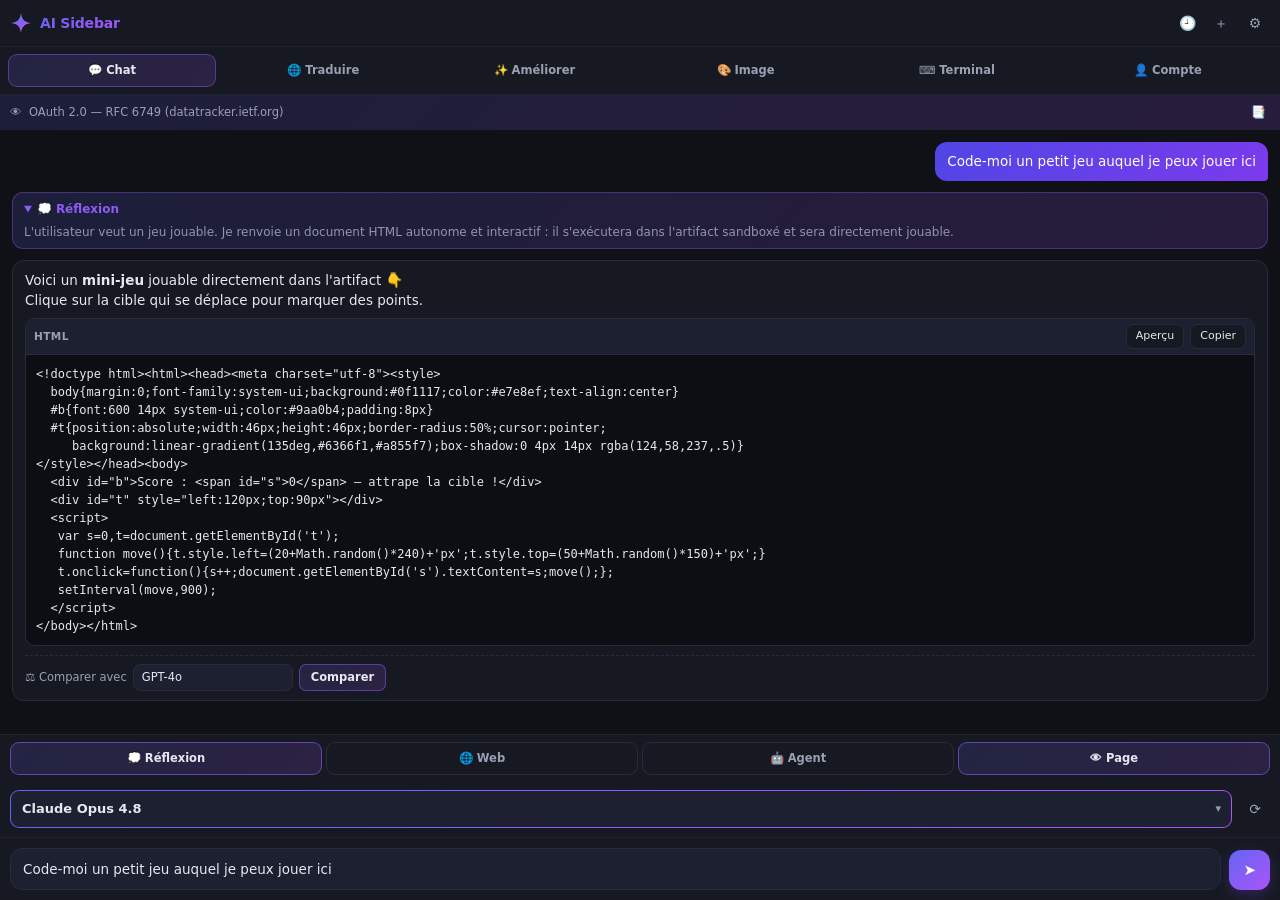
==== commit 81da6354: "v1.5.0 : mode « Compte » — sites IA embarqués (comme la sidebar native Firefox) Nouveau 6e mode « 👤 " ====
--- a/demo/index.html
+++ b/demo/index.html
@@ -25,6 +25,7 @@
       <button class="mode">✨ Améliorer</button>
       <button class="mode">🎨 Image</button>
       <button class="mode">⌨ Terminal</button>
+      <button class="mode">👤 Compte</button>
     </nav>
 
     <div class="pagebar">
--- a/src/sidebar/sidebar.css
+++ b/src/sidebar/sidebar.css
@@ -328,4 +328,32 @@
 .cmp-btn:hover { border-color: var(--accent); }
 .cmp-btn:disabled { opacity: 0.5; cursor: default; }
 
+/* ----- Account / site mode (embedded provider websites) ----- */
+.siteview { display: none; flex: 1; flex-direction: column; min-height: 0; }
+body.mode-site .siteview { display: flex; }
+body.mode-site #messages,
+body.mode-site .controls,
+body.mode-site .modelbar,
+body.mode-site .composer,
+body.mode-site #pageBar,
+body.mode-site #confirmBar,
+body.mode-site #historyPanel,
+body.mode-site #tabsPanel { display: none !important; }
+.site-toolbar {
+  display: flex; align-items: center; gap: 6px; padding: 6px 8px;
+  background: var(--panel); border-bottom: 1px solid var(--border-soft);
+}
+.site-toolbar select {
+  flex: 1; min-width: 0; appearance: none; -webkit-appearance: none;
+  padding: 6px 9px; background: var(--panel-2); border: 1px solid var(--border);
+  border-radius: 8px; color: var(--text); font-size: 12.5px; font-weight: 600;
+}
+.chip-btn {
+  font-size: 11.5px; padding: 6px 9px; border-radius: 8px; flex: 0 0 auto;
+  border: 1px solid rgba(139, 92, 246, 0.5); background: var(--grad-soft);
+  color: var(--text); font-weight: 600; white-space: nowrap;
+}
+.chip-btn:hover { border-color: var(--accent); }
+.site-frame { flex: 1; width: 100%; border: 0; background: #fff; }
+
 .hidden { display: none !important; }
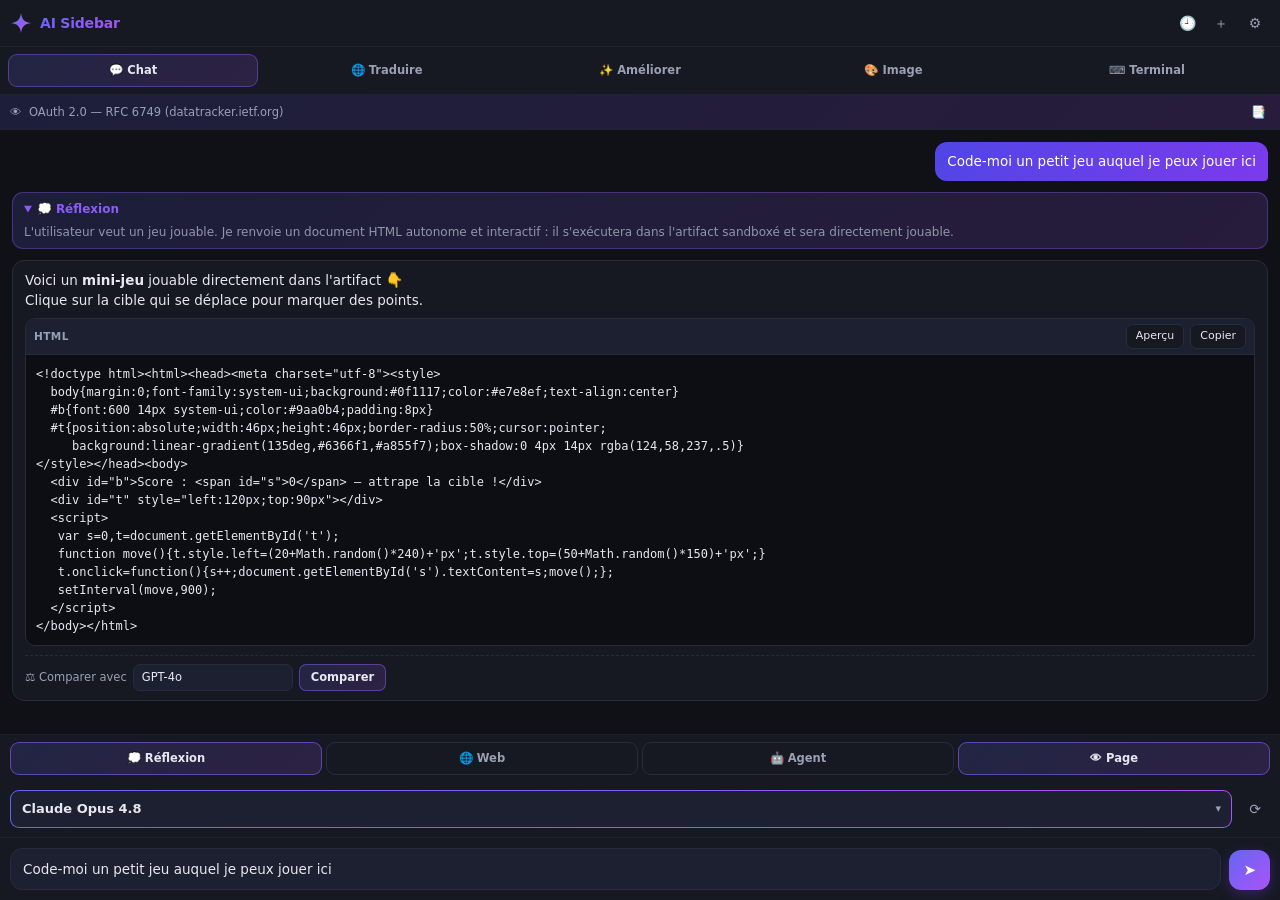
==== commit fce2fb91: "v1.6.0 : retrait du mode « Sites » embarqués (option 2) Le mode site (embarquer ChatGPT/Claude/Gemin" ====
--- a/demo/index.html
+++ b/demo/index.html
@@ -25,7 +25,6 @@
       <button class="mode">✨ Améliorer</button>
       <button class="mode">🎨 Image</button>
       <button class="mode">⌨ Terminal</button>
-      <button class="mode">👤 Compte</button>
     </nav>
 
     <div class="pagebar">
--- a/src/sidebar/sidebar.css
+++ b/src/sidebar/sidebar.css
@@ -68,7 +68,6 @@
   padding: 8px 10px 9px; background: var(--panel);
 }
 .modelbar #modelConnect { flex: 1 1 auto; }
-.vs { color: var(--accent); font-weight: 700; font-size: 12px; }
 .select-wrap {
   flex: 1 1 140px; min-width: 0; position: relative; border-radius: var(--radius-sm);
   padding: 1px; background: var(--grad);
@@ -328,32 +327,4 @@
 .cmp-btn:hover { border-color: var(--accent); }
 .cmp-btn:disabled { opacity: 0.5; cursor: default; }
 
-/* ----- Account / site mode (embedded provider websites) ----- */
-.siteview { display: none; flex: 1; flex-direction: column; min-height: 0; }
-body.mode-site .siteview { display: flex; }
-body.mode-site #messages,
-body.mode-site .controls,
-body.mode-site .modelbar,
-body.mode-site .composer,
-body.mode-site #pageBar,
-body.mode-site #confirmBar,
-body.mode-site #historyPanel,
-body.mode-site #tabsPanel { display: none !important; }
-.site-toolbar {
-  display: flex; align-items: center; gap: 6px; padding: 6px 8px;
-  background: var(--panel); border-bottom: 1px solid var(--border-soft);
-}
-.site-toolbar select {
-  flex: 1; min-width: 0; appearance: none; -webkit-appearance: none;
-  padding: 6px 9px; background: var(--panel-2); border: 1px solid var(--border);
-  border-radius: 8px; color: var(--text); font-size: 12.5px; font-weight: 600;
-}
-.chip-btn {
-  font-size: 11.5px; padding: 6px 9px; border-radius: 8px; flex: 0 0 auto;
-  border: 1px solid rgba(139, 92, 246, 0.5); background: var(--grad-soft);
-  color: var(--text); font-weight: 600; white-space: nowrap;
-}
-.chip-btn:hover { border-color: var(--accent); }
-.site-frame { flex: 1; width: 100%; border: 0; background: #fff; }
-
 .hidden { display: none !important; }
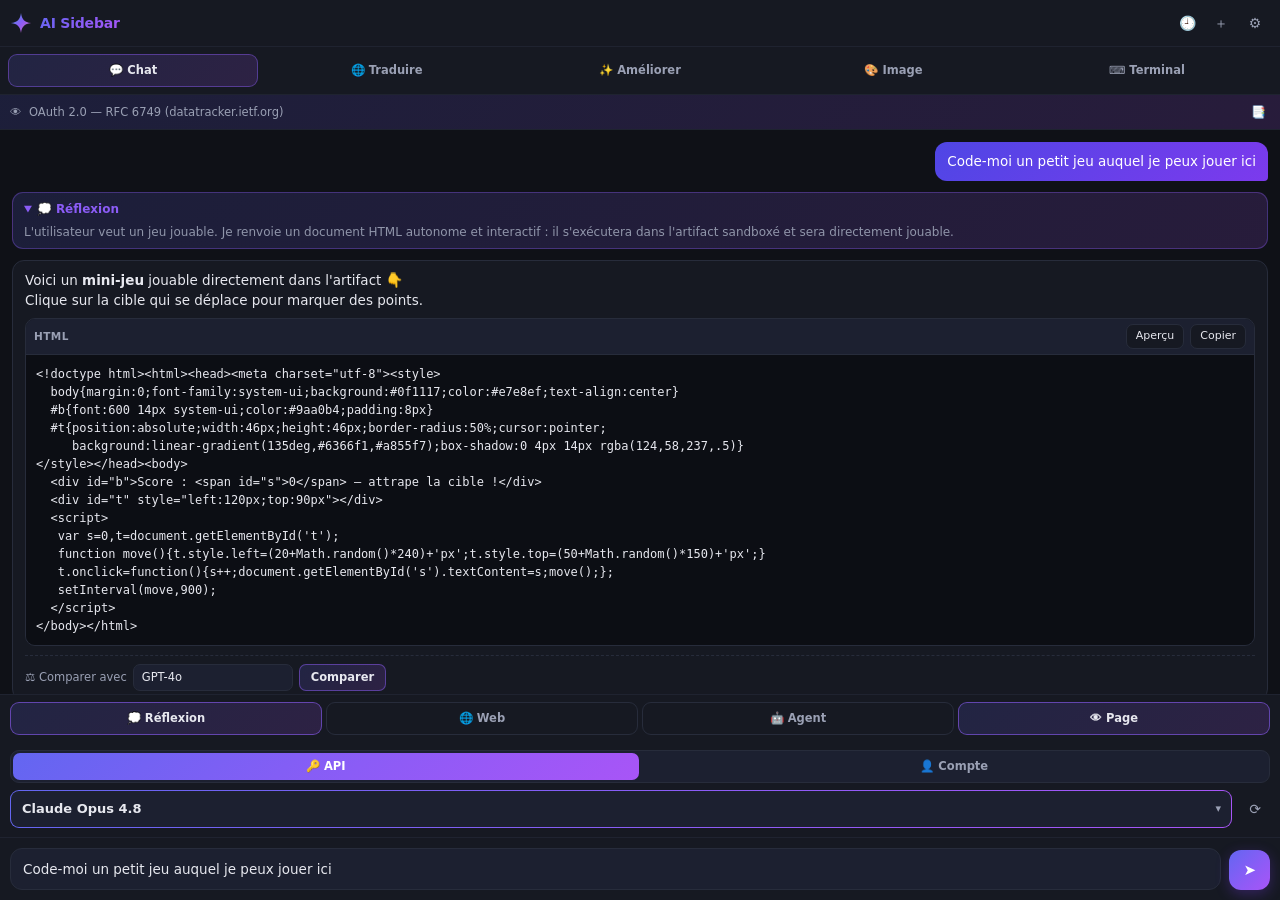
==== commit 23b731fb: "v1.6.1 : ré-intégration du mode « Sites » (revert du retrait 1.6.0) Le mode « Sites » n'était PAS la" ====
--- a/demo/index.html
+++ b/demo/index.html
@@ -45,13 +45,19 @@
     </div>
 
     <div class="modelbar">
-      <div class="select-wrap">
-        <select>
-          <optgroup label="Claude (Anthropic)"><option>Claude Opus 4.8</option></optgroup>
-          <optgroup label="OpenAI"><option>GPT-4o</option></optgroup>
-        </select>
+      <div class="srcseg">
+        <button class="seg active" data-src="api">🔑 API</button>
+        <button class="seg" data-src="account">👤 Compte</button>
       </div>
-      <button class="icon">⟳</button>
+      <div class="modelrow">
+        <div class="select-wrap">
+          <select>
+            <optgroup label="🔑 Claude (Anthropic)"><option>Claude Opus 4.8</option></optgroup>
+            <optgroup label="🔑 OpenAI"><option>GPT-4o</option></optgroup>
+          </select>
+        </div>
+        <button class="icon">⟳</button>
+      </div>
     </div>
 
     <footer class="composer">
--- a/src/sidebar/sidebar.css
+++ b/src/sidebar/sidebar.css
@@ -64,10 +64,21 @@
 
 /* ----- Unified model bar ----- */
 .modelbar {
-  display: flex; align-items: center; gap: 8px; flex-wrap: wrap;
+  display: flex; flex-direction: column; gap: 7px;
   padding: 8px 10px 9px; background: var(--panel);
 }
+.modelrow { display: flex; align-items: center; gap: 8px; }
 .modelbar #modelConnect { flex: 1 1 auto; }
+/* Segmented source switch: API (key) vs Compte (provider website) */
+.srcseg { display: flex; gap: 3px; background: var(--panel-2); border: 1px solid var(--border); border-radius: 9px; padding: 2px; }
+.srcseg .seg {
+  flex: 1 1 0; padding: 5px 8px; font-size: 11.5px; font-weight: 600;
+  border: 0; border-radius: 7px; background: transparent; color: var(--muted);
+  white-space: nowrap; cursor: pointer; transition: 0.15s;
+}
+.srcseg .seg:hover { color: var(--text); }
+.srcseg .seg.active { background: var(--grad); color: #fff; }
+.vs { color: var(--accent); font-weight: 700; font-size: 12px; }
 .select-wrap {
   flex: 1 1 140px; min-width: 0; position: relative; border-radius: var(--radius-sm);
   padding: 1px; background: var(--grad);
@@ -327,4 +338,32 @@
 .cmp-btn:hover { border-color: var(--accent); }
 .cmp-btn:disabled { opacity: 0.5; cursor: default; }
 
+/* ----- Account / site mode (embedded provider websites) ----- */
+.siteview { display: none; flex: 1; flex-direction: column; min-height: 0; }
+body.mode-site .siteview { display: flex; }
+body.mode-site #messages,
+body.mode-site .controls,
+body.mode-site .composer,
+body.mode-site #pageBar,
+body.mode-site #confirmBar,
+body.mode-site #historyPanel,
+body.mode-site #tabsPanel { display: none !important; }
+.site-hint { flex: 1; min-width: 0; white-space: nowrap; overflow: hidden; text-overflow: ellipsis; font-size: 11px; }
+.site-toolbar {
+  display: flex; align-items: center; gap: 6px; padding: 6px 8px;
+  background: var(--panel); border-bottom: 1px solid var(--border-soft);
+}
+.site-toolbar select {
+  flex: 1; min-width: 0; appearance: none; -webkit-appearance: none;
+  padding: 6px 9px; background: var(--panel-2); border: 1px solid var(--border);
+  border-radius: 8px; color: var(--text); font-size: 12.5px; font-weight: 600;
+}
+.chip-btn {
+  font-size: 11.5px; padding: 6px 9px; border-radius: 8px; flex: 0 0 auto;
+  border: 1px solid rgba(139, 92, 246, 0.5); background: var(--grad-soft);
+  color: var(--text); font-weight: 600; white-space: nowrap;
+}
+.chip-btn:hover { border-color: var(--accent); }
+.site-frame { flex: 1; width: 100%; border: 0; background: #fff; }
+
 .hidden { display: none !important; }
